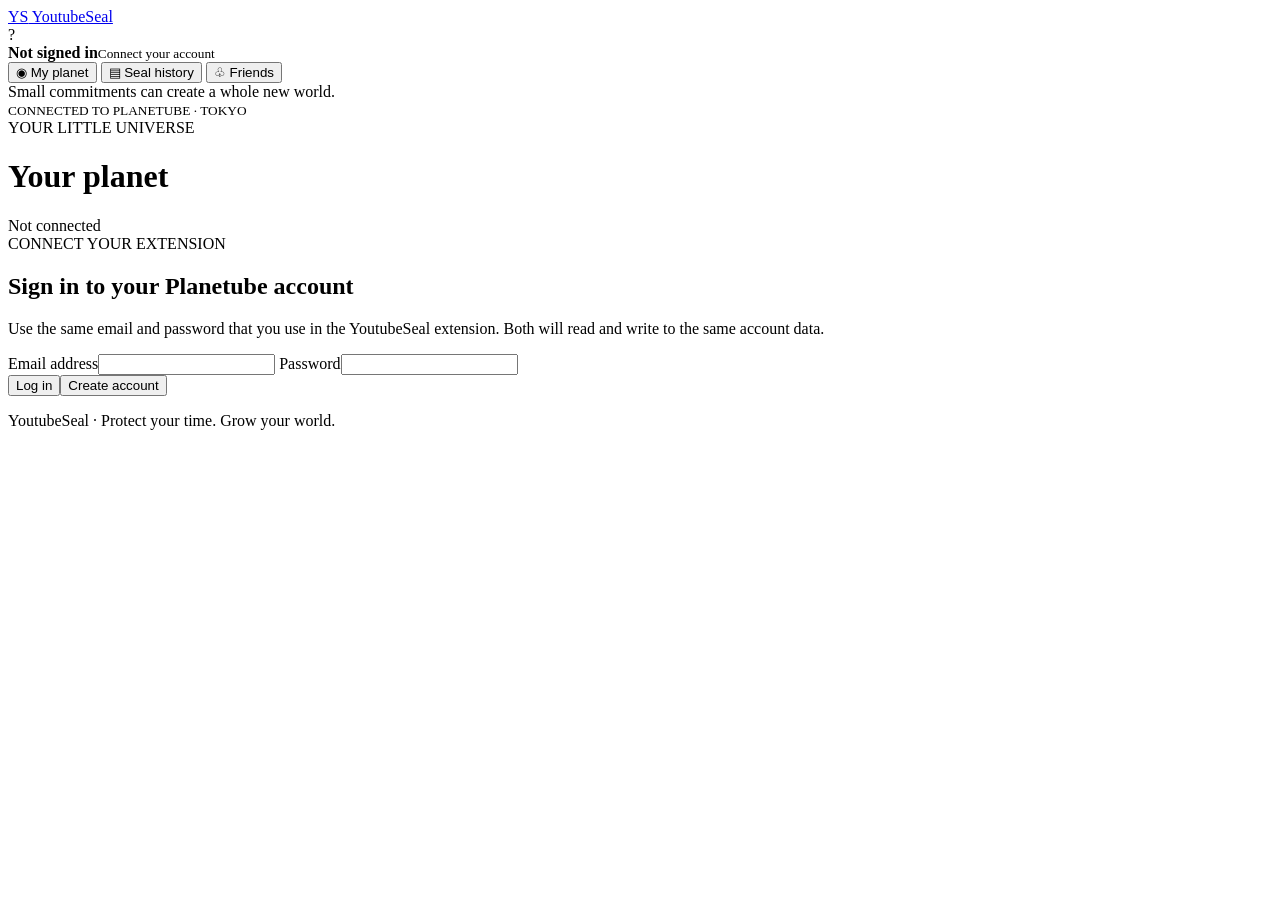
==== dashboard/index.html @ ab63ee7f "Add connected YoutubeSeal dashboard HTML" ====
<!doctype html>
<html lang="en">
<head>
  <meta charset="utf-8">
  <meta name="viewport" content="width=device-width,initial-scale=1">
  <meta name="theme-color" content="#f5f3ec">
  <title>YoutubeSeal — Your planet</title>
  <link rel="stylesheet" href="style.css">
</head>
<body>
  <div class="layout">
    <aside class="sidebar">
      <a class="brand" href="#"><span class="brand-mark">YS</span> YoutubeSeal</a>
      <div class="user-chip"><div class="avatar" id="avatar">?</div><div><strong id="user-name">Not signed in</strong><small id="user-email">Connect your account</small></div></div>
      <nav>
        <button class="nav active" data-page="home">◉ <span>My planet</span></button>
        <button class="nav" data-page="history">▤ <span>Seal history</span></button>
        <button class="nav" data-page="friends">♧ <span>Friends</span></button>
      </nav>
      <div class="side-note">Small commitments can create a whole new world.</div>
      <small class="side-foot">CONNECTED TO PLANETUBE · TOKYO</small>
    </aside>
    <main>
      <header class="topbar">
        <div><div class="eyebrow">YOUR LITTLE UNIVERSE</div><h1 id="page-title">Your planet</h1></div>
        <div class="top-actions"><span id="connection" class="connection">Not connected</span><button id="refresh" class="secondary" hidden>Refresh data</button><button id="logout" class="secondary" hidden>Log out</button></div>
      </header>
      <section id="auth-panel" class="auth-panel">
        <div><span class="eyebrow">CONNECT YOUR EXTENSION</span><h2>Sign in to your Planetube account</h2><p>Use the same email and password that you use in the YoutubeSeal extension. Both will read and write to the same account data.</p></div>
        <form id="auth-form">
          <label for="email">Email address</label><input id="email" type="email" autocomplete="username" required>
          <label for="password">Password</label><input id="password" type="password" autocomplete="current-password" required minlength="6">
          <div class="auth-buttons"><button class="primary" type="submit">Log in</button><button class="secondary" id="signup" type="button">Create account</button></div>
          <p id="auth-message" class="message" role="status"></p>
        </form>
      </section>
      <div id="dashboard" hidden>
        <section class="page active" id="page-home">
          <div class="welcome"><div><h2 id="welcome-title">Welcome back.</h2><p>Here is the information saved to your Planetube account.</p></div><span class="live-pill">● Live database data</span></div>
          <div class="hero-grid">
            <article class="card planet-card">
              <div class="card-heading"><div><span class="eyebrow">YOUR WORLD</span><h2 id="planet-name">Your planet</h2></div><span class="tag" id="planet-level">Level 1</span></div>
              <div class="planet-scene"><div class="orbit"></div><div class="planet"><span>✦</span></div><p>A small world, growing at your pace.</p></div>
              <div class="planet-data"><div><span>Growth points</span><strong id="growth-points">0</strong></div><div><span>Planet level</span><strong id="level-number">1</strong></div></div>
              <p class="subtle" id="growth-note">These values are read directly from your Planetube database.</p>
            </article>
            <article class="card focus-card">
              <span class="eyebrow">YOUR COMMITMENTS</span><h2>Your progress</h2>
              <div class="metric"><span>Time protected</span><strong id="protected-time">0m</strong></div>
              <div class="metric"><span>Completed seals</span><strong id="completed-count">0</strong></div>
              <div class="metric"><span>Active seals</span><strong id="active-count">0</strong></div>
              <div class="metric"><span>Total records</span><strong id="total-count">0</strong></div>
              <p class="subtle">Only actual seal-session records are counted. No sample data is added.</p>
            </article>
          </div>
          <article class="card recent-card"><div class="card-heading"><div><span class="eyebrow">RECENT ACTIVITY</span><h2>Latest seal sessions</h2></div><button class="text-link" data-go="history">See all →</button></div><div id="recent-list" class="session-list"></div></article>
        </section>
        <section class="page" id="page-history">
          <div class="page-intro"><span class="eyebrow">YOUR JOURNEY</span><h2>Seal history</h2><p>These records are loaded from <code>ys_seal_sessions</code>.</p></div>
          <div class="card"><div class="card-heading"><h2>All sessions</h2><span id="history-count" class="tag">0 records</span></div><div id="history-list" class="session-list"></div></div>
        </section>
        <section class="page" id="page-friends">
          <div class="page-intro"><span class="eyebrow">YOUR CIRCLE</span><h2>Friends</h2><p>Friend connections are not in the database yet.</p></div>
          <div class="card empty-friends"><div class="friend-symbol">♧</div><h2>Friends are coming later</h2><p>This page intentionally does not show fake people. We can add real friend profiles and privacy controls after the personal dashboard works.</p></div>
        </section>
      </div>
      <footer>YoutubeSeal · Protect your time. Grow your world.</footer>
    </main>
  </div>
  <script src="app.js"></script>
</body>
</html>
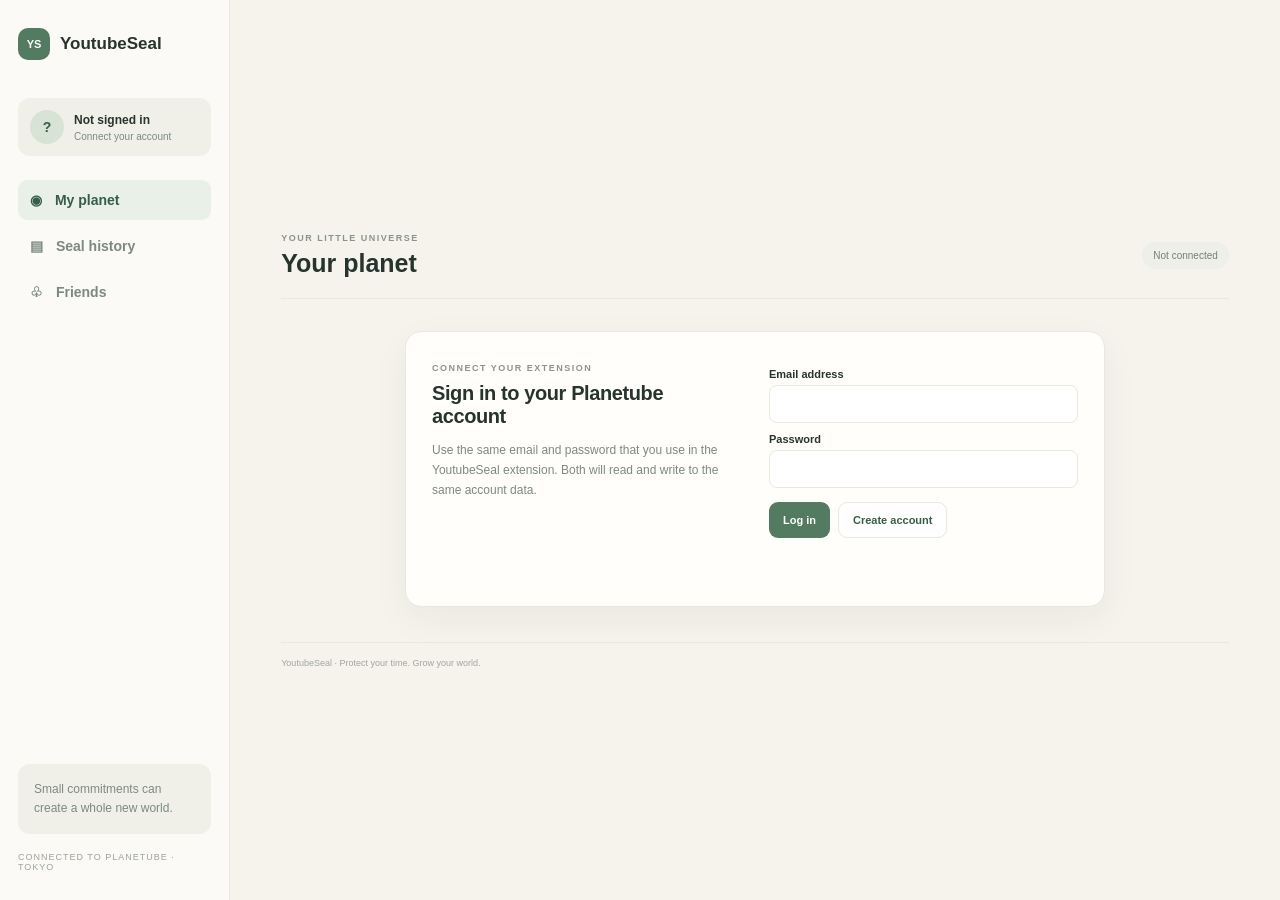
==== commit d5b01d94: "Clarify test records in dashboard metrics" ====
--- a/dashboard/index.html
+++ b/dashboard/index.html
@@ -50,7 +50,7 @@
               <div class="metric"><span>Completed seals</span><strong id="completed-count">0</strong></div>
               <div class="metric"><span>Active seals</span><strong id="active-count">0</strong></div>
               <div class="metric"><span>Total records</span><strong id="total-count">0</strong></div>
-              <p class="subtle">Only actual seal-session records are counted. No sample data is added.</p>
+              <p class="subtle">Actual and TEST session records are counted here. TEST records are clearly marked in the history.</p>
             </article>
           </div>
           <article class="card recent-card"><div class="card-heading"><div><span class="eyebrow">RECENT ACTIVITY</span><h2>Latest seal sessions</h2></div><button class="text-link" data-go="history">See all →</button></div><div id="recent-list" class="session-list"></div></article>
--- a/dashboard/style.css
+++ b/dashboard/style.css
@@ -0,0 +1,2 @@
+:root{--ink:#27332e;--muted:#7d8980;--paper:#f5f3ec;--card:#fffefa;--line:#e9e7de;--green:#527b61;--green-dark:#365d46;--soft:#e9f0e8}*{box-sizing:border-box}body{margin:0;background:var(--paper);color:var(--ink);font:14px Arial,sans-serif}.layout{min-height:100vh;display:grid;grid-template-columns:230px 1fr}.sidebar{background:#fbfaf6;border-right:1px solid var(--line);padding:28px 18px;display:flex;flex-direction:column;position:sticky;top:0;height:100vh}.brand{display:flex;align-items:center;gap:10px;text-decoration:none;color:var(--ink);font-size:17px;font-weight:800}.brand-mark{width:32px;height:32px;border-radius:10px;background:var(--green);color:white;display:grid;place-items:center;font-size:11px}.user-chip{display:flex;align-items:center;gap:10px;background:#f0f0e8;padding:12px;border-radius:12px;margin:38px 0 24px}.avatar{width:34px;height:34px;border-radius:50%;background:#d7e3d4;color:var(--green-dark);display:grid;place-items:center;font-weight:bold}.user-chip strong,.user-chip small{display:block}.user-chip strong{font-size:12px}.user-chip small{font-size:10px;color:var(--muted);margin-top:4px;max-width:145px;overflow-wrap:anywhere}.sidebar nav{display:grid;gap:6px}.nav{border:0;background:transparent;text-align:left;padding:12px;border-radius:9px;color:var(--muted);cursor:pointer;font-weight:600}.nav span{margin-left:9px}.nav.active,.nav:hover{background:var(--soft);color:var(--green-dark)}.side-note{margin-top:auto;background:#f0f0e8;border-radius:12px;padding:16px;color:var(--muted);font-size:12px;line-height:1.6}.side-foot{margin-top:18px;color:#9ba49b;font-size:9px;letter-spacing:1px}main{width:100%;max-width:1400px;margin:auto;padding:30px clamp(18px,4vw,55px)}.topbar{display:flex;align-items:center;justify-content:space-between;border-bottom:1px solid var(--line);padding-bottom:20px}.eyebrow{font-size:9px;letter-spacing:1.5px;color:#89958b;font-weight:bold}.topbar h1{font-size:25px;margin:6px 0 0}.top-actions{display:flex;align-items:center;gap:8px;flex-wrap:wrap}.connection,.live-pill,.tag{border-radius:20px;background:#eeefe8;color:#718078;padding:8px 11px;font-size:10px}.connection.online,.live-pill{background:var(--soft);color:var(--green-dark)}button{font:inherit}.primary,.secondary{border-radius:9px;padding:11px 14px;cursor:pointer;font-size:11px;font-weight:bold}.primary{border:0;background:var(--green);color:white}.primary:hover{background:var(--green-dark)}.secondary{border:1px solid var(--line);background:white;color:var(--green-dark)}.secondary:disabled{opacity:.5;cursor:wait}.auth-panel{margin:32px auto;max-width:700px;background:var(--card);border:1px solid var(--line);border-radius:16px;padding:26px;display:grid;grid-template-columns:1fr 1fr;gap:28px;box-shadow:0 12px 36px #2c392f0d}.auth-panel h2,.page h2{font-size:20px;letter-spacing:-.4px;margin:8px 0}.auth-panel p,.page-intro p{font-size:12px;line-height:1.7;color:var(--muted)}form label{display:block;font-size:11px;font-weight:bold;margin:10px 0 5px}input{width:100%;border:1px solid var(--line);border-radius:8px;padding:11px;font-size:12px;background:white}.auth-buttons{display:flex;gap:8px;margin-top:14px}.message{min-height:18px;color:#8b6830;font-size:11px}.welcome{display:flex;justify-content:space-between;align-items:center;margin:24px 0 18px;gap:10px}.welcome h2{font-size:20px;margin:0 0 5px}.welcome p{font-size:12px;color:var(--muted);margin:0}.hero-grid{display:grid;grid-template-columns:1.2fr .8fr;gap:15px}.card{background:var(--card);border:1px solid var(--line);border-radius:15px;padding:20px;box-shadow:0 12px 36px #2c392f0d}.card-heading{display:flex;justify-content:space-between;align-items:center;gap:10px}.card-heading h2{font-size:16px;margin:5px 0}.planet-scene{height:210px;position:relative;display:grid;place-items:center;background:radial-gradient(ellipse at 50% 80%,#f0efe6,#fffefa 70%);overflow:hidden}.orbit{position:absolute;width:260px;height:100px;border:1px solid #b9c9b8;border-radius:50%;transform:rotate(-15deg);opacity:.5}.planet{width:128px;height:128px;border-radius:50%;display:grid;place-items:center;background:radial-gradient(circle at 30% 25%,#b6c99e,#759977 55%,#496c55);box-shadow:inset -12px -12px 20px #1f422f38,0 14px 25px #3b533d20;color:#f2e6c7;font-size:26px}.planet-scene p{position:absolute;bottom:5px;color:#9ca59a;font-size:10px}.planet-data{display:grid;grid-template-columns:1fr 1fr;border-top:1px solid var(--line);padding-top:14px}.planet-data span,.planet-data strong{display:block}.planet-data span{color:var(--muted);font-size:10px}.planet-data strong{font-size:22px;margin-top:4px}.subtle{color:#9aa39a;font-size:10px;line-height:1.6;margin:14px 0 0}.focus-card h2{margin:7px 0 18px}.metric{display:flex;justify-content:space-between;align-items:center;padding:13px 0;border-bottom:1px solid #f0efe9;color:var(--muted);font-size:11px}.metric strong{color:var(--ink);font-size:17px}.recent-card{margin-top:15px}.text-link{border:0;background:none;color:var(--green);font-size:11px;cursor:pointer}.session-list{margin-top:12px}.session-row{display:flex;align-items:center;gap:11px;padding:13px 0;border-top:1px solid #f0efe9}.session-icon{width:32px;height:32px;border-radius:9px;background:var(--soft);color:var(--green);display:grid;place-items:center}.session-main{flex:1;min-width:0}.session-main strong,.session-main small{display:block}.session-main strong{font-size:11px}.session-main small{font-size:9px;color:#9ba39b;margin-top:3px}.session-meta{text-align:right}.session-meta b,.session-meta small{display:block}.session-meta b{font-size:11px}.session-meta small{font-size:9px;color:#9ba39b;margin-top:3px}.empty{font-size:12px;color:var(--muted);line-height:1.7;padding:12px 0}.page{display:none;padding-top:26px}.page.active{display:block}.page-intro{margin-bottom:18px}.page-intro h2{font-size:21px;margin:7px 0 4px}.empty-friends{text-align:center;padding:45px 20px}.empty-friends p{max-width:420px;margin:0 auto;color:var(--muted);font-size:12px;line-height:1.7}.friend-symbol{font-size:36px;color:var(--green)}footer{border-top:1px solid var(--line);margin-top:35px;padding-top:15px;color:#a0a69e;font-size:9px}[hidden]{display:none!important}@media(max-width:850px){.layout{grid-template-columns:190px 1fr}.hero-grid{grid-template-columns:1fr}.auth-panel{grid-template-columns:1fr}}@media(max-width:650px){.layout{display:block}.sidebar{height:auto;position:static;padding:14px}.user-chip,.side-note,.side-foot{display:none}.sidebar nav{display:flex;overflow:auto;margin-top:10px}.nav{white-space:nowrap;padding:9px}.main-content,main{padding:18px}.topbar{align-items:flex-start;gap:10px}.topbar h1{font-size:20px}.top-actions{justify-content:flex-end}.welcome{align-items:flex-start;flex-direction:column}.card{padding:15px}.session-row{gap:8px}.session-meta small{max-width:80px}}
+.test-tag{display:inline-block;margin-left:7px;padding:3px 6px;border-radius:5px;background:#f4ead5;color:#8a6630;font-size:9px;letter-spacing:.6px;vertical-align:middle}
